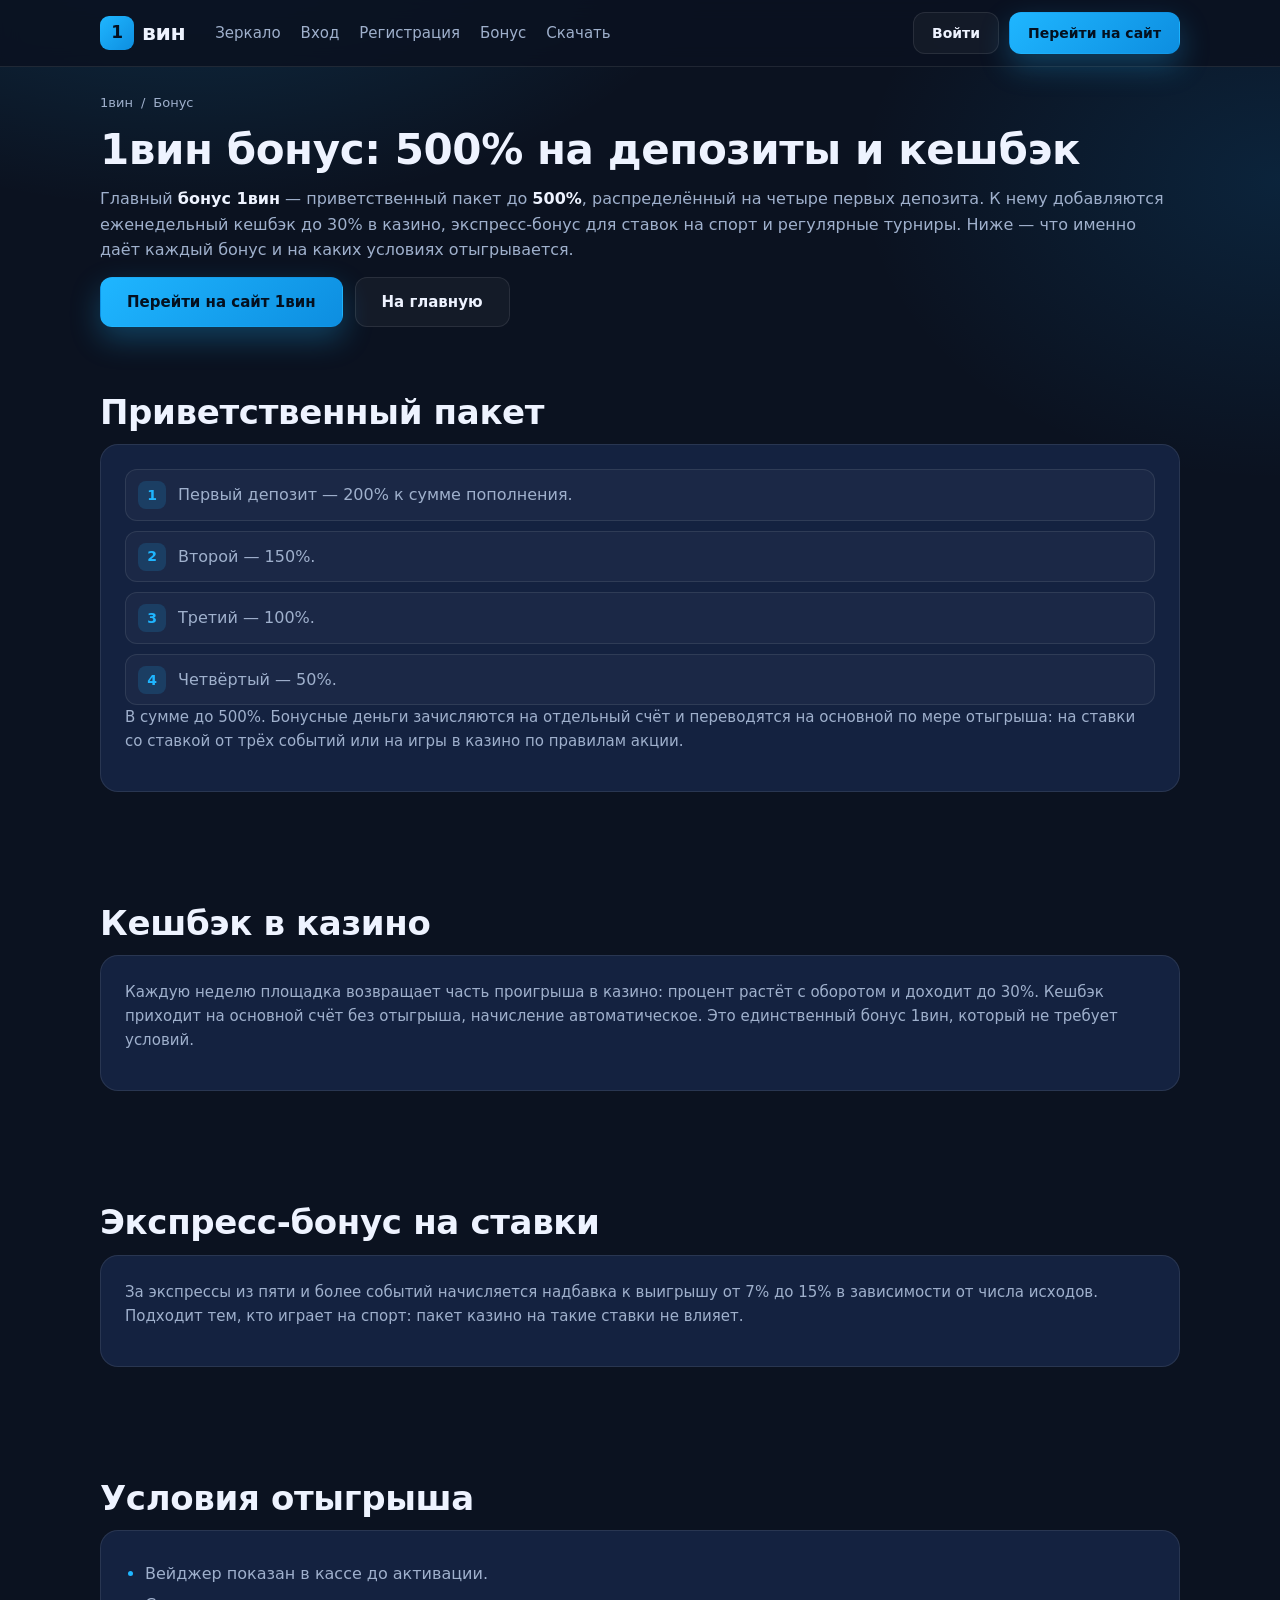
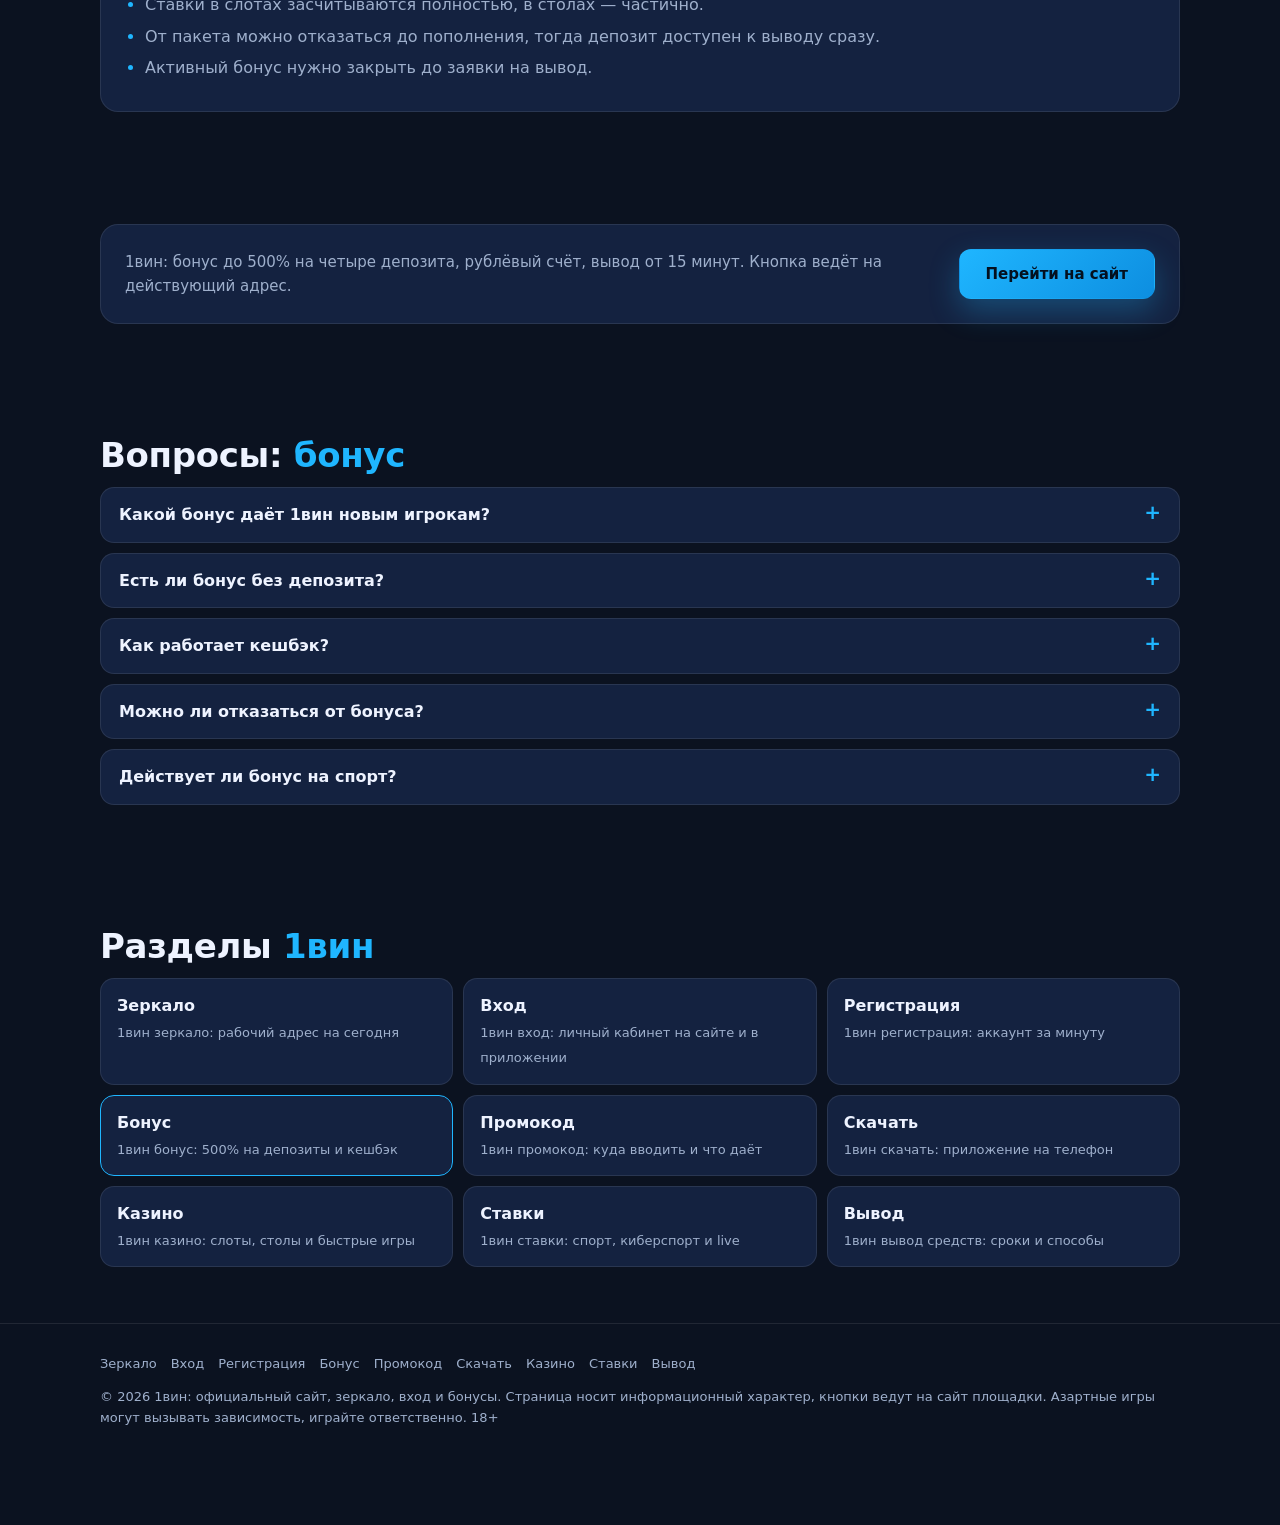
==== bonus/index.html @ 79e706ff "1вин: кириллический сайт 1вин-сайт.рф, главная и 9 разделов Co-Authored-By: Claude Fable 5.1 <norepl" ====
<!DOCTYPE html>
<html lang="ru">
<head>
<meta charset="utf-8">
<meta name="viewport" content="width=device-width, initial-scale=1">
<title>1вин бонус — бонус 500% на депозит, кешбэк до 30% и акции 1вин</title>
<meta name="description" content="Бонусы 1вин: приветственный пакет до 500% на четыре депозита, кешбэк до 30% в казино, экспресс-бонус на ставки, акции и турниры. Как активировать и отыграть. 18+.">
<meta name="keywords" content="1вин бонус, 1вин бонус 500, бонус 1вин на депозит, ванвин бонус, 1вин кешбэк, 1 вин бонус за регистрацию">
<meta name="robots" content="index, follow, max-image-preview:large, max-snippet:-1">
<link rel="canonical" href="https://xn--1--8kcg4aiz7al.xn--p1ai/bonus/">
<meta name="theme-color" content="#0b1220">
<meta property="og:type" content="website"><meta property="og:locale" content="ru_RU"><meta property="og:site_name" content="1вин">
<meta property="og:title" content="1вин бонус — бонус 500% на депозит, кешбэк до 30% и акции 1вин"><meta property="og:description" content="Бонусы 1вин: приветственный пакет до 500% на четыре депозита, кешбэк до 30% в казино, экспресс-бонус на ставки, акции и турниры. Как активировать и отыграть. 18+."><meta property="og:url" content="https://xn--1--8kcg4aiz7al.xn--p1ai/bonus/">
<link rel="stylesheet" href="../css/site.css?v=1">
<script type="application/ld+json">
{
 "@context": "https://schema.org",
 "@graph": [
  {
   "@type": "WebPage",
   "@id": "https://xn--1--8kcg4aiz7al.xn--p1ai/bonus/#page",
   "url": "https://xn--1--8kcg4aiz7al.xn--p1ai/bonus/",
   "name": "1вин бонус — бонус 500% на депозит, кешбэк до 30% и акции 1вин",
   "description": "Бонусы 1вин: приветственный пакет до 500% на четыре депозита, кешбэк до 30% в казино, экспресс-бонус на ставки, акции и турниры. Как активировать и отыграть. 18+.",
   "inLanguage": "ru-RU",
   "isPartOf": {
    "@id": "https://xn--1--8kcg4aiz7al.xn--p1ai/#website"
   }
  },
  {
   "@type": "BreadcrumbList",
   "itemListElement": [
    {
     "@type": "ListItem",
     "position": 1,
     "name": "1вин",
     "item": "https://xn--1--8kcg4aiz7al.xn--p1ai/"
    },
    {
     "@type": "ListItem",
     "position": 2,
     "name": "Бонус",
     "item": "https://xn--1--8kcg4aiz7al.xn--p1ai/bonus/"
    }
   ]
  },
  {
   "@type": "FAQPage",
   "@id": "https://xn--1--8kcg4aiz7al.xn--p1ai/bonus/#faq",
   "mainEntity": [
    {
     "@type": "Question",
     "name": "Какой бонус даёт 1вин новым игрокам?",
     "acceptedAnswer": {
      "@type": "Answer",
      "text": "До 500% на первые четыре депозита: 200%, 150%, 100% и 50%."
     }
    },
    {
     "@type": "Question",
     "name": "Есть ли бонус без депозита?",
     "acceptedAnswer": {
      "@type": "Answer",
      "text": "Постоянного нет, бездепозитные фриспины появляются в акциях."
     }
    },
    {
     "@type": "Question",
     "name": "Как работает кешбэк?",
     "acceptedAnswer": {
      "@type": "Answer",
      "text": "Еженедельно возвращается до 30% проигрыша в казино, без отыгрыша."
     }
    },
    {
     "@type": "Question",
     "name": "Можно ли отказаться от бонуса?",
     "acceptedAnswer": {
      "@type": "Answer",
      "text": "Да, в кассе до пополнения."
     }
    },
    {
     "@type": "Question",
     "name": "Действует ли бонус на спорт?",
     "acceptedAnswer": {
      "@type": "Answer",
      "text": "Приветственный пакет — на казино и ставки по правилам акции; для спорта есть отдельный экспресс-бонус."
     }
    }
   ]
  }
 ]
}
</script>
</head>
<body>
<header class="top"><div class="wrap"><a class="logo" href="../" title="1вин"><i>1</i>вин</a><nav><a href="../zerkalo/">Зеркало</a><a href="../vhod/">Вход</a><a href="../registraciya/">Регистрация</a><a href="../bonus/">Бонус</a><a href="../skachat/">Скачать</a></nav><div class="acts"><a class="btn btn-g btn-s" href="https://gameultra.xyz/6eGiyF" target="_blank" rel="sponsored noopener" title="Вход в 1вин">Войти</a><a class="btn btn-p btn-s" href="https://gameultra.xyz/6eGiyF" target="_blank" rel="sponsored noopener" title="Регистрация в 1вин">Перейти на сайт</a></div></div></header>
<main>
<div class="wrap">
  <p class="crumbs"><a href="../">1вин</a><span>/</span>Бонус</p>
  <h1 class="sub-h1">1вин бонус: 500% на депозиты и кешбэк</h1>
  <div class="lead"><p>Главный <strong>бонус 1вин</strong> — приветственный пакет до <strong>500%</strong>, распределённый на четыре первых депозита. К нему добавляются еженедельный кешбэк до 30% в казино, экспресс-бонус для ставок на спорт и регулярные турниры. Ниже — что именно даёт каждый бонус и на каких условиях отыгрывается.</p></div>
  <div class="row" style="margin:6px 0 10px"><a class="btn btn-p" href="https://gameultra.xyz/6eGiyF" target="_blank" rel="sponsored noopener">Перейти на сайт 1вин</a><a class="btn btn-g" href="../">На главную</a></div>
</div>
<section aria-label="Приветственный пакет"><div class="wrap"><h2>Приветственный пакет</h2><div class="panel"><ol class="steps"><li>Первый депозит — 200% к сумме пополнения.</li><li>Второй — 150%.</li><li>Третий — 100%.</li><li>Четвёртый — 50%.</li></ol><p>В сумме до 500%. Бонусные деньги зачисляются на отдельный счёт и переводятся на основной по мере отыгрыша: на ставки со ставкой от трёх событий или на игры в казино по правилам акции.</p></div></div></section><section aria-label="Кешбэк в казино"><div class="wrap"><h2>Кешбэк в казино</h2><div class="panel"><p>Каждую неделю площадка возвращает часть проигрыша в казино: процент растёт с оборотом и доходит до 30%. Кешбэк приходит на основной счёт без отыгрыша, начисление автоматическое. Это единственный бонус 1вин, который не требует условий.</p></div></div></section><section aria-label="Экспресс-бонус на ставки"><div class="wrap"><h2>Экспресс-бонус на ставки</h2><div class="panel"><p>За экспрессы из пяти и более событий начисляется надбавка к выигрышу от 7% до 15% в зависимости от числа исходов. Подходит тем, кто играет на спорт: пакет казино на такие ставки не влияет.</p></div></div></section><section aria-label="Условия отыгрыша"><div class="wrap"><h2>Условия отыгрыша</h2><div class="panel"><ul class="list"><li>Вейджер показан в кассе до активации.</li><li>Ставки в слотах засчитываются полностью, в столах — частично.</li><li>От пакета можно отказаться до пополнения, тогда депозит доступен к выводу сразу.</li><li>Активный бонус нужно закрыть до заявки на вывод.</li></ul></div></div></section>
<section><div class="wrap"><div class="panel cta"><p>1вин: бонус до 500% на четыре депозита, рублёвый счёт, вывод от 15 минут. Кнопка ведёт на действующий адрес.</p><a class="btn btn-p" href="https://gameultra.xyz/6eGiyF" target="_blank" rel="sponsored noopener">Перейти на сайт</a></div></div></section>
<section class="faq"><div class="wrap"><h2>Вопросы: <em>бонус</em></h2><details><summary>Какой бонус даёт 1вин новым игрокам?</summary><p>До 500% на первые четыре депозита: 200%, 150%, 100% и 50%.</p></details><details><summary>Есть ли бонус без депозита?</summary><p>Постоянного нет, бездепозитные фриспины появляются в акциях.</p></details><details><summary>Как работает кешбэк?</summary><p>Еженедельно возвращается до 30% проигрыша в казино, без отыгрыша.</p></details><details><summary>Можно ли отказаться от бонуса?</summary><p>Да, в кассе до пополнения.</p></details><details><summary>Действует ли бонус на спорт?</summary><p>Приветственный пакет — на казино и ставки по правилам акции; для спорта есть отдельный экспресс-бонус.</p></details></div></section>
<section id="razdely"><div class="wrap"><h2>Разделы <em>1вин</em></h2><div class="hub"><a href="../zerkalo/" title="1вин зеркало: рабочий адрес на сегодня"><b>Зеркало</b><small>1вин зеркало: рабочий адрес на сегодня</small></a><a href="../vhod/" title="1вин вход: личный кабинет на сайте и в приложении"><b>Вход</b><small>1вин вход: личный кабинет на сайте и в приложении</small></a><a href="../registraciya/" title="1вин регистрация: аккаунт за минуту"><b>Регистрация</b><small>1вин регистрация: аккаунт за минуту</small></a><a href="../bonus/" title="1вин бонус: 500% на депозиты и кешбэк" aria-current="page" class="is-cur"><b>Бонус</b><small>1вин бонус: 500% на депозиты и кешбэк</small></a><a href="../promokod/" title="1вин промокод: куда вводить и что даёт"><b>Промокод</b><small>1вин промокод: куда вводить и что даёт</small></a><a href="../skachat/" title="1вин скачать: приложение на телефон"><b>Скачать</b><small>1вин скачать: приложение на телефон</small></a><a href="../kazino/" title="1вин казино: слоты, столы и быстрые игры"><b>Казино</b><small>1вин казино: слоты, столы и быстрые игры</small></a><a href="../stavki/" title="1вин ставки: спорт, киберспорт и live"><b>Ставки</b><small>1вин ставки: спорт, киберспорт и live</small></a><a href="../vyvod/" title="1вин вывод средств: сроки и способы"><b>Вывод</b><small>1вин вывод средств: сроки и способы</small></a></div></div></section>
</main>
<footer><div class="wrap"><nav><a href="../zerkalo/" title="1вин зеркало: рабочий адрес на сегодня">Зеркало</a><a href="../vhod/" title="1вин вход: личный кабинет на сайте и в приложении">Вход</a><a href="../registraciya/" title="1вин регистрация: аккаунт за минуту">Регистрация</a><a href="../bonus/" title="1вин бонус: 500% на депозиты и кешбэк">Бонус</a><a href="../promokod/" title="1вин промокод: куда вводить и что даёт">Промокод</a><a href="../skachat/" title="1вин скачать: приложение на телефон">Скачать</a><a href="../kazino/" title="1вин казино: слоты, столы и быстрые игры">Казино</a><a href="../stavki/" title="1вин ставки: спорт, киберспорт и live">Ставки</a><a href="../vyvod/" title="1вин вывод средств: сроки и способы">Вывод</a></nav><p>© 2026 1вин: официальный сайт, зеркало, вход и бонусы. Страница носит информационный характер, кнопки ведут на сайт площадки. Азартные игры могут вызывать зависимость, играйте ответственно. 18+</p></div></footer><div class="sticky"><span><b>Бонус до 500%</b>на первые четыре депозита 1вин</span><a class="btn btn-p btn-s" href="https://gameultra.xyz/6eGiyF" target="_blank" rel="sponsored noopener">Забрать</a></div>
</body>
</html>
---- css/site.css ----
:root{--bg:#0b1220;--bg2:#0f1a2e;--card:#142240;--line:rgba(255,255,255,.09);--text:#eef3ff;--mut:#9fb0cc;--acc:#1fb6ff;--acc2:#0d8ee0;--gold:#ffc53d;--font:system-ui,-apple-system,"Segoe UI",Roboto,Inter,Arial,sans-serif}
*{box-sizing:border-box}[hidden]{display:none!important}html{scroll-behavior:smooth}
body{margin:0;font:16px/1.6 var(--font);color:var(--text);background:var(--bg);-webkit-font-smoothing:antialiased}
body::before{content:"";position:fixed;inset:0;z-index:-1;background:radial-gradient(900px 500px at 15% -10%,rgba(31,182,255,.18),transparent 60%),radial-gradient(700px 500px at 100% 20%,rgba(13,142,224,.14),transparent 60%),var(--bg)}
a{color:var(--acc)}img{max-width:100%;height:auto}
.wrap{width:min(1080px,calc(100% - 36px));margin:0 auto}
h1,h2,h3{margin:0;line-height:1.15;letter-spacing:-.01em}
h2{font-size:clamp(24px,3.2vw,34px);margin-bottom:12px}h2 em{font-style:normal;color:var(--acc)}
h3{font-size:17px;margin:20px 0 8px}
p{margin:0 0 14px;color:var(--mut)}strong{color:var(--text);font-weight:600}
.sub{max-width:660px;margin-bottom:26px}
section{padding:56px 0}
.btn{display:inline-flex;align-items:center;justify-content:center;gap:8px;height:50px;padding:0 26px;border-radius:12px;font:600 15px var(--font);text-decoration:none;border:1px solid transparent;cursor:pointer;white-space:nowrap;transition:.15s}
.btn:active{transform:translateY(1px)}
.btn-p{background:linear-gradient(135deg,var(--acc),var(--acc2));color:#04101f;box-shadow:0 12px 30px rgba(31,182,255,.28)}.btn-p:hover{filter:brightness(1.07)}
.btn-g{border-color:var(--line);color:var(--text);background:rgba(255,255,255,.04)}.btn-g:hover{border-color:rgba(255,255,255,.25)}
.btn-s{height:42px;padding:0 18px;font-size:14px}
.row{display:flex;gap:12px;flex-wrap:wrap}
.top{position:sticky;top:0;z-index:30;background:rgba(11,18,32,.88);backdrop-filter:blur(10px);border-bottom:1px solid var(--line)}
.top .wrap{display:flex;align-items:center;gap:22px;height:66px}
.logo{display:inline-flex;align-items:center;gap:8px;text-decoration:none;color:var(--text);font-weight:800;font-size:22px;letter-spacing:-.02em}
.logo i{width:34px;height:34px;border-radius:9px;background:linear-gradient(135deg,var(--acc),var(--acc2));display:grid;place-items:center;color:#04101f;font-style:normal;font-size:17px;font-weight:900}
.top nav{display:flex;gap:20px;margin-left:8px}.top nav a{color:var(--mut);text-decoration:none;font-size:15px}.top nav a:hover{color:var(--text)}
.top .acts{margin-left:auto;display:flex;gap:10px}
.hero{padding:60px 0 36px}
.hero .wrap{display:grid;grid-template-columns:1.15fr .85fr;gap:36px;align-items:center}
.pill{display:inline-flex;align-items:center;gap:8px;padding:6px 12px;border-radius:999px;border:1px solid var(--line);font-size:13px;color:var(--mut);margin-bottom:16px}
.pill i{width:8px;height:8px;border-radius:50%;background:#3bd463;box-shadow:0 0 0 4px rgba(59,212,99,.18)}
h1{font-size:clamp(32px,5vw,56px);font-weight:800}h1 span{color:var(--acc)}
h1 small{display:block;font:400 clamp(16px,1.8vw,19px)/1.4 var(--font);color:var(--mut);margin-top:12px;letter-spacing:0}
.hero .lead{font-size:17px;max-width:560px;margin:16px 0 24px}
.offer{position:relative;padding:26px;border-radius:22px;background:linear-gradient(160deg,#142240,#0f1a2e);border:1px solid var(--line);box-shadow:0 30px 70px rgba(0,0,0,.5)}
.offer .k{font-size:13px;color:var(--mut);text-transform:uppercase;letter-spacing:.08em}
.offer .big{font-size:clamp(44px,6vw,72px);font-weight:900;line-height:1;color:var(--gold);margin:6px 0 2px;letter-spacing:-.03em}
.offer .t{color:var(--text);font-size:17px;margin-bottom:16px}
.offer ul{list-style:none;padding:0;margin:0 0 18px;display:grid;gap:8px;font-size:14px;color:var(--mut)}
.offer li::before{content:"✓";color:var(--acc);margin-right:9px;font-weight:700}
.offer .btn{width:100%}
.facts{display:grid;grid-template-columns:repeat(4,1fr);gap:12px;margin-top:30px}
.facts div{padding:16px 18px;border-radius:14px;background:rgba(255,255,255,.03);border:1px solid var(--line)}
.facts b{display:block;font-size:22px;font-weight:800}.facts span{font-size:13px;color:var(--mut)}
.cards{display:grid;grid-template-columns:repeat(3,1fr);gap:14px}
.card{padding:22px;border-radius:18px;background:var(--card);border:1px solid var(--line)}
.card b{display:block;font-size:17px;margin-bottom:6px}.card p{font-size:14px;margin:0}
.card .n{display:inline-grid;place-items:center;width:34px;height:34px;border-radius:10px;background:rgba(31,182,255,.14);color:var(--acc);font-weight:800;margin-bottom:12px}
.two{display:grid;grid-template-columns:1fr 1fr;gap:14px}
.panel{padding:24px;border-radius:18px;background:var(--card);border:1px solid var(--line)}
.panel h3{margin-top:0}.panel p{font-size:15px}
.list{padding-left:20px;margin:0;color:var(--mut)}.list li{margin:6px 0}.list li::marker{color:var(--acc)}
.steps{counter-reset:s;list-style:none;padding:0;margin:0;display:grid;gap:10px}
.steps li{position:relative;padding:12px 14px 12px 52px;border-radius:12px;background:rgba(255,255,255,.03);border:1px solid var(--line);color:var(--mut)}
.steps li::before{counter-increment:s;content:counter(s);position:absolute;left:12px;top:11px;width:28px;height:28px;border-radius:8px;background:rgba(31,182,255,.16);color:var(--acc);font-weight:800;display:grid;place-items:center;font-size:14px}
.ladder{display:grid;grid-template-columns:repeat(4,1fr);gap:12px}
.ladder div{padding:18px 16px;border-radius:16px;background:var(--card);border:1px solid var(--line);text-align:center}
.ladder small{display:block;font-size:12px;color:var(--mut);text-transform:uppercase;letter-spacing:.06em}
.ladder b{display:block;font-size:30px;font-weight:900;color:var(--gold);margin:6px 0 2px}.ladder span{font-size:13px;color:var(--mut)}
.mirror{padding:30px 32px;border-radius:22px;background:linear-gradient(120deg,rgba(31,182,255,.2),rgba(13,142,224,.08));border:1px solid rgba(31,182,255,.35);display:grid;grid-template-columns:1fr auto;gap:22px;align-items:center}
.mirror p{margin:0;max-width:640px}
.hub{display:grid;grid-template-columns:repeat(3,1fr);gap:10px}
.hub a{display:block;padding:14px 16px;border-radius:14px;background:var(--card);border:1px solid var(--line);text-decoration:none;color:var(--text)}
.hub a:hover,.hub a.is-cur{border-color:var(--acc)}.hub b{display:block}.hub small{color:var(--mut);font-size:13px}
.faq details{border:1px solid var(--line);border-radius:14px;background:var(--card);padding:14px 18px;margin-bottom:10px}
.faq summary{cursor:pointer;list-style:none;display:flex;justify-content:space-between;gap:16px;font-weight:600}
.faq summary::-webkit-details-marker{display:none}.faq summary::after{content:"+";color:var(--acc);font-size:20px;line-height:1}
.faq details[open] summary::after{content:"–"}.faq details p{margin:10px 0 0;font-size:15px}
.seo .cols{display:grid;grid-template-columns:1fr 1fr;gap:6px 36px}.seo p{font-size:15px}
footer{border-top:1px solid var(--line);padding:30px 0 90px;font-size:13px;color:var(--mut)}
footer nav{display:flex;gap:14px;flex-wrap:wrap;margin-bottom:12px}footer nav a{color:var(--mut);text-decoration:none}
footer p{margin:0 0 6px;font-size:13px}
.crumbs{font-size:13px;color:var(--mut);margin:26px 0 12px}.crumbs a{color:var(--mut);text-decoration:none}.crumbs span{margin:0 8px}
.sub-h1{font-size:clamp(28px,4vw,42px);font-weight:800;margin-bottom:12px}
.lead{color:var(--mut)}.lead strong{color:var(--text)}
.cta{display:flex;align-items:center;gap:16px;flex-wrap:wrap}.cta p{margin:0;flex:1;min-width:220px}
.sticky{position:fixed;left:12px;right:12px;bottom:12px;z-index:40;display:none;align-items:center;gap:12px;padding:10px 10px 10px 16px;border-radius:14px;background:rgba(20,34,64,.97);border:1px solid var(--line);box-shadow:0 18px 40px rgba(0,0,0,.6)}
.sticky span{flex:1;font-size:13px;color:var(--mut);line-height:1.3}.sticky b{display:block;color:var(--text);font-size:15px}
@media(max-width:900px){.hero .wrap,.two,.seo .cols{grid-template-columns:1fr}.cards,.ladder{grid-template-columns:1fr 1fr}.hub{grid-template-columns:1fr}.facts{grid-template-columns:1fr 1fr}.mirror{grid-template-columns:1fr;padding:24px}.top nav,.top .acts .btn-g{display:none}section{padding:40px 0}.hero{padding:30px 0 24px}.sticky{display:flex}}
@media(max-width:520px){.cards,.ladder{grid-template-columns:1fr}}
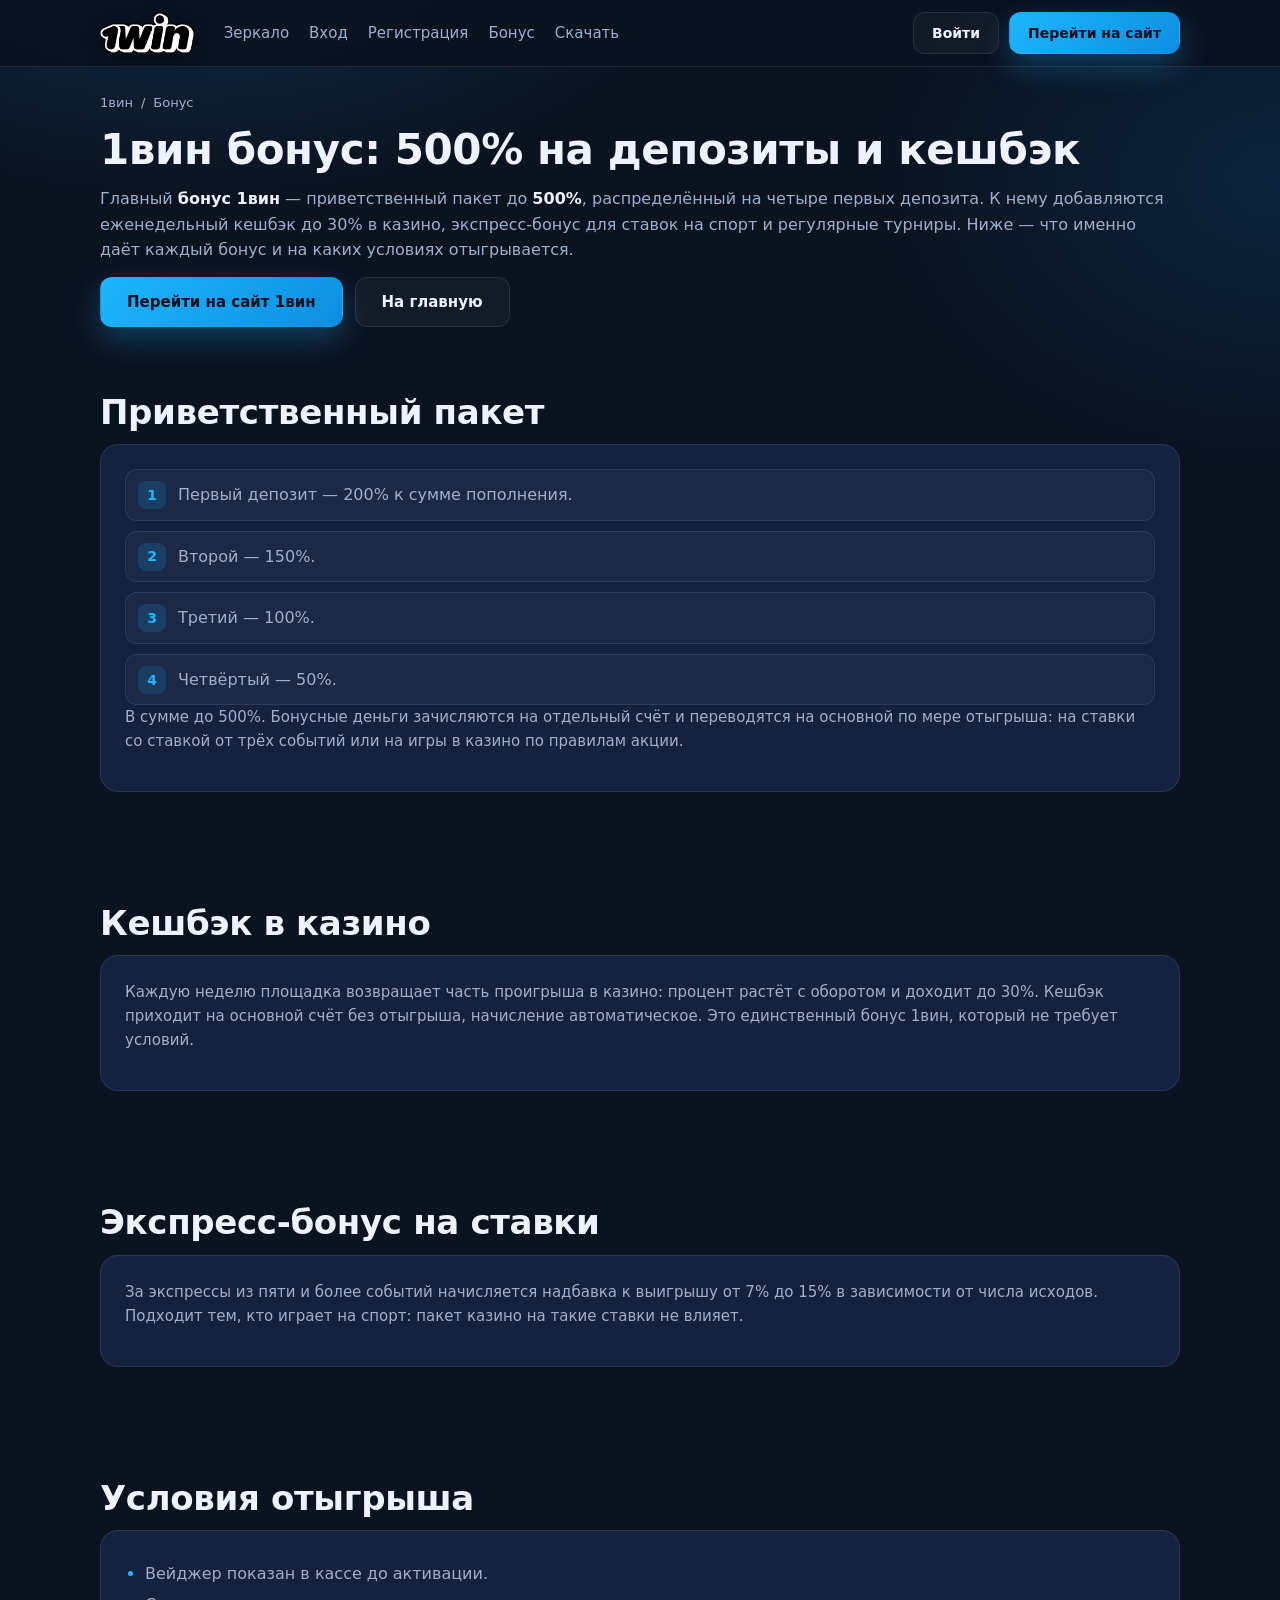
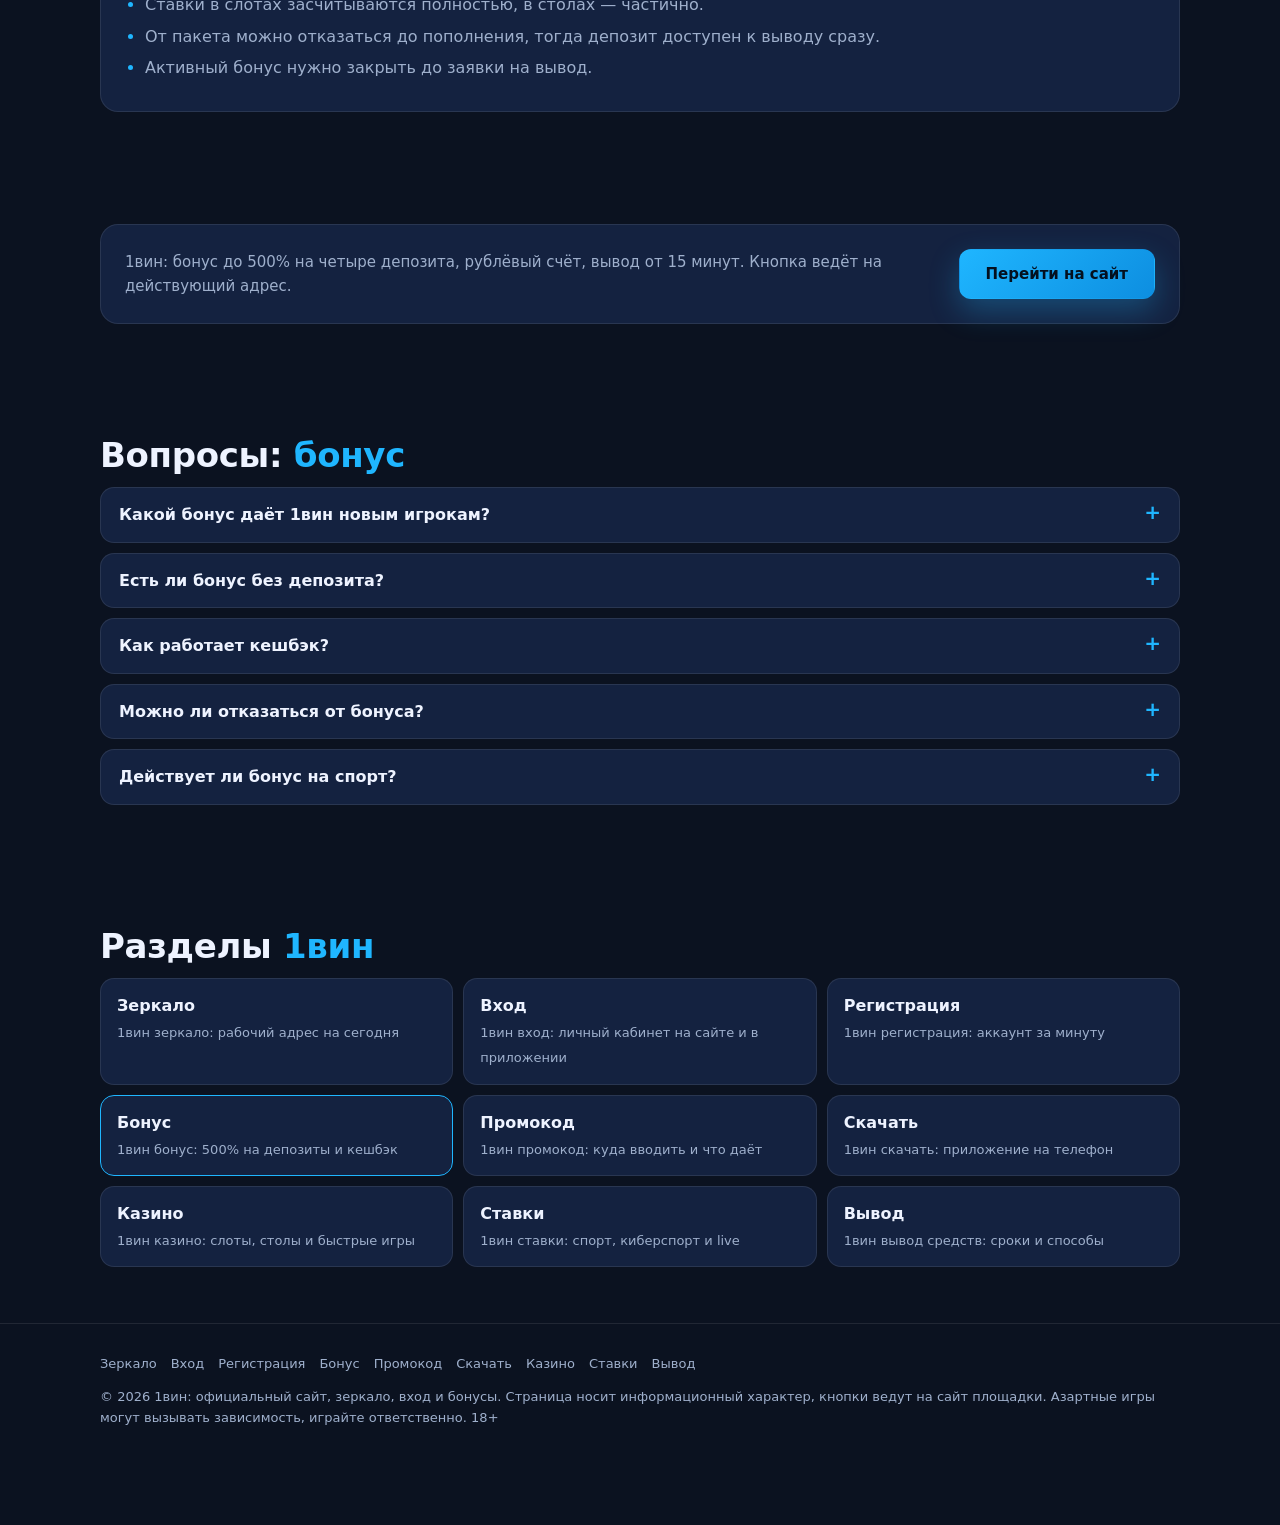
==== commit e1991ea8: "Логотип 1win в шапке и hero, favicon Co-Authored-By: Claude Fable 5.1 <noreply@anthropic.com>" ====
--- a/bonus/index.html
+++ b/bonus/index.html
@@ -9,9 +9,10 @@
 <meta name="robots" content="index, follow, max-image-preview:large, max-snippet:-1">
 <link rel="canonical" href="https://xn--1--8kcg4aiz7al.xn--p1ai/bonus/">
 <meta name="theme-color" content="#0b1220">
+<link rel="icon" href="../assets/favicon.png" type="image/png">
 <meta property="og:type" content="website"><meta property="og:locale" content="ru_RU"><meta property="og:site_name" content="1вин">
 <meta property="og:title" content="1вин бонус — бонус 500% на депозит, кешбэк до 30% и акции 1вин"><meta property="og:description" content="Бонусы 1вин: приветственный пакет до 500% на четыре депозита, кешбэк до 30% в казино, экспресс-бонус на ставки, акции и турниры. Как активировать и отыграть. 18+."><meta property="og:url" content="https://xn--1--8kcg4aiz7al.xn--p1ai/bonus/">
-<link rel="stylesheet" href="../css/site.css?v=1">
+<link rel="stylesheet" href="../css/site.css?v=2">
 <script type="application/ld+json">
 {
  "@context": "https://schema.org",
@@ -95,7 +96,7 @@
 </script>
 </head>
 <body>
-<header class="top"><div class="wrap"><a class="logo" href="../" title="1вин"><i>1</i>вин</a><nav><a href="../zerkalo/">Зеркало</a><a href="../vhod/">Вход</a><a href="../registraciya/">Регистрация</a><a href="../bonus/">Бонус</a><a href="../skachat/">Скачать</a></nav><div class="acts"><a class="btn btn-g btn-s" href="https://gameultra.xyz/6eGiyF" target="_blank" rel="sponsored noopener" title="Вход в 1вин">Войти</a><a class="btn btn-p btn-s" href="https://gameultra.xyz/6eGiyF" target="_blank" rel="sponsored noopener" title="Регистрация в 1вин">Перейти на сайт</a></div></div></header>
+<header class="top"><div class="wrap"><a class="logo" href="../" title="1вин — официальный сайт"><img src="../assets/logo.svg" alt="1вин" width="94" height="40"></a><nav><a href="../zerkalo/">Зеркало</a><a href="../vhod/">Вход</a><a href="../registraciya/">Регистрация</a><a href="../bonus/">Бонус</a><a href="../skachat/">Скачать</a></nav><div class="acts"><a class="btn btn-g btn-s" href="https://gameultra.xyz/6eGiyF" target="_blank" rel="sponsored noopener" title="Вход в 1вин">Войти</a><a class="btn btn-p btn-s" href="https://gameultra.xyz/6eGiyF" target="_blank" rel="sponsored noopener" title="Регистрация в 1вин">Перейти на сайт</a></div></div></header>
 <main>
 <div class="wrap">
   <p class="crumbs"><a href="../">1вин</a><span>/</span>Бонус</p>
--- a/css/site.css
+++ b/css/site.css
@@ -19,7 +19,8 @@
 .top{position:sticky;top:0;z-index:30;background:rgba(11,18,32,.88);backdrop-filter:blur(10px);border-bottom:1px solid var(--line)}
 .top .wrap{display:flex;align-items:center;gap:22px;height:66px}
 .logo{display:inline-flex;align-items:center;gap:8px;text-decoration:none;color:var(--text);font-weight:800;font-size:22px;letter-spacing:-.02em}
-.logo i{width:34px;height:34px;border-radius:9px;background:linear-gradient(135deg,var(--acc),var(--acc2));display:grid;place-items:center;color:#04101f;font-style:normal;font-size:17px;font-weight:900}
+.logo img{height:40px;width:auto;display:block;filter:drop-shadow(0 4px 10px rgba(0,0,0,.4))}
+.hero__logo{height:64px;width:auto;margin-bottom:18px;filter:drop-shadow(0 10px 24px rgba(0,0,0,.5))}
 .top nav{display:flex;gap:20px;margin-left:8px}.top nav a{color:var(--mut);text-decoration:none;font-size:15px}.top nav a:hover{color:var(--text)}
 .top .acts{margin-left:auto;display:flex;gap:10px}
 .hero{padding:60px 0 36px}
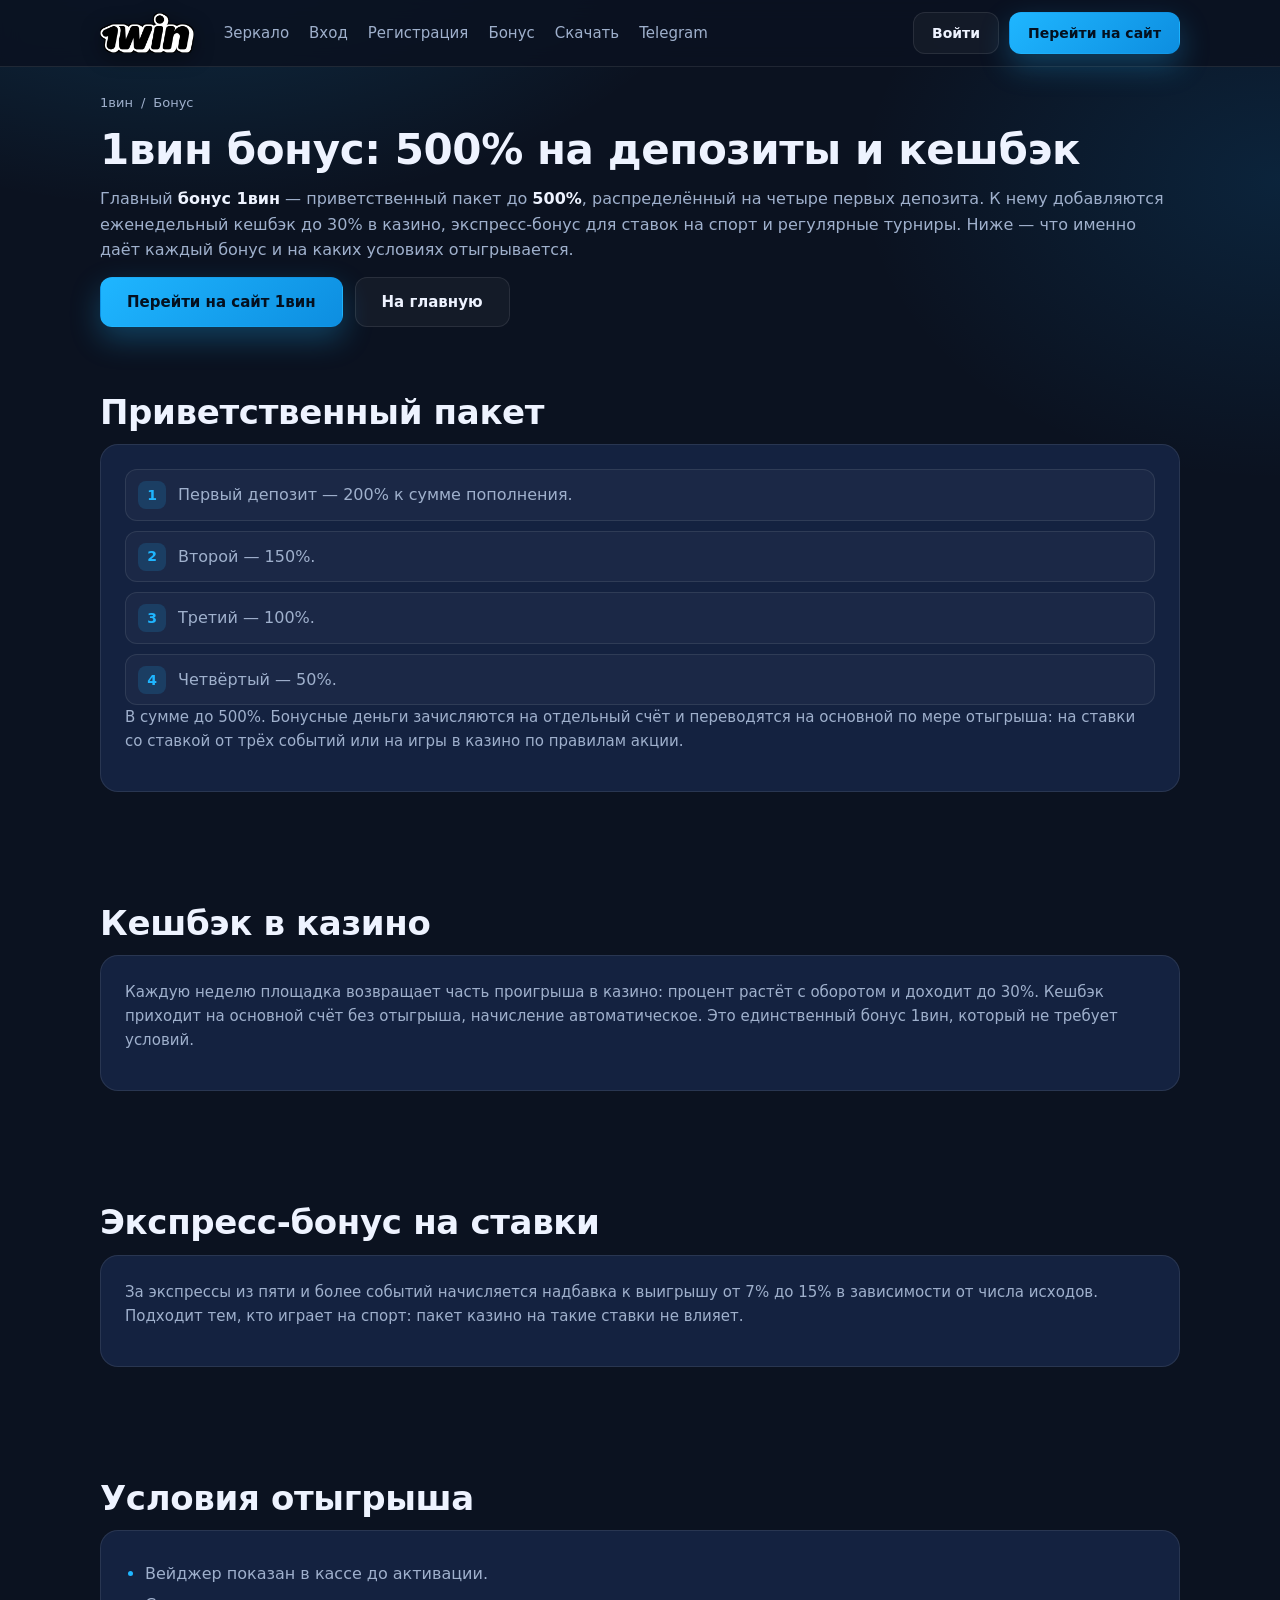
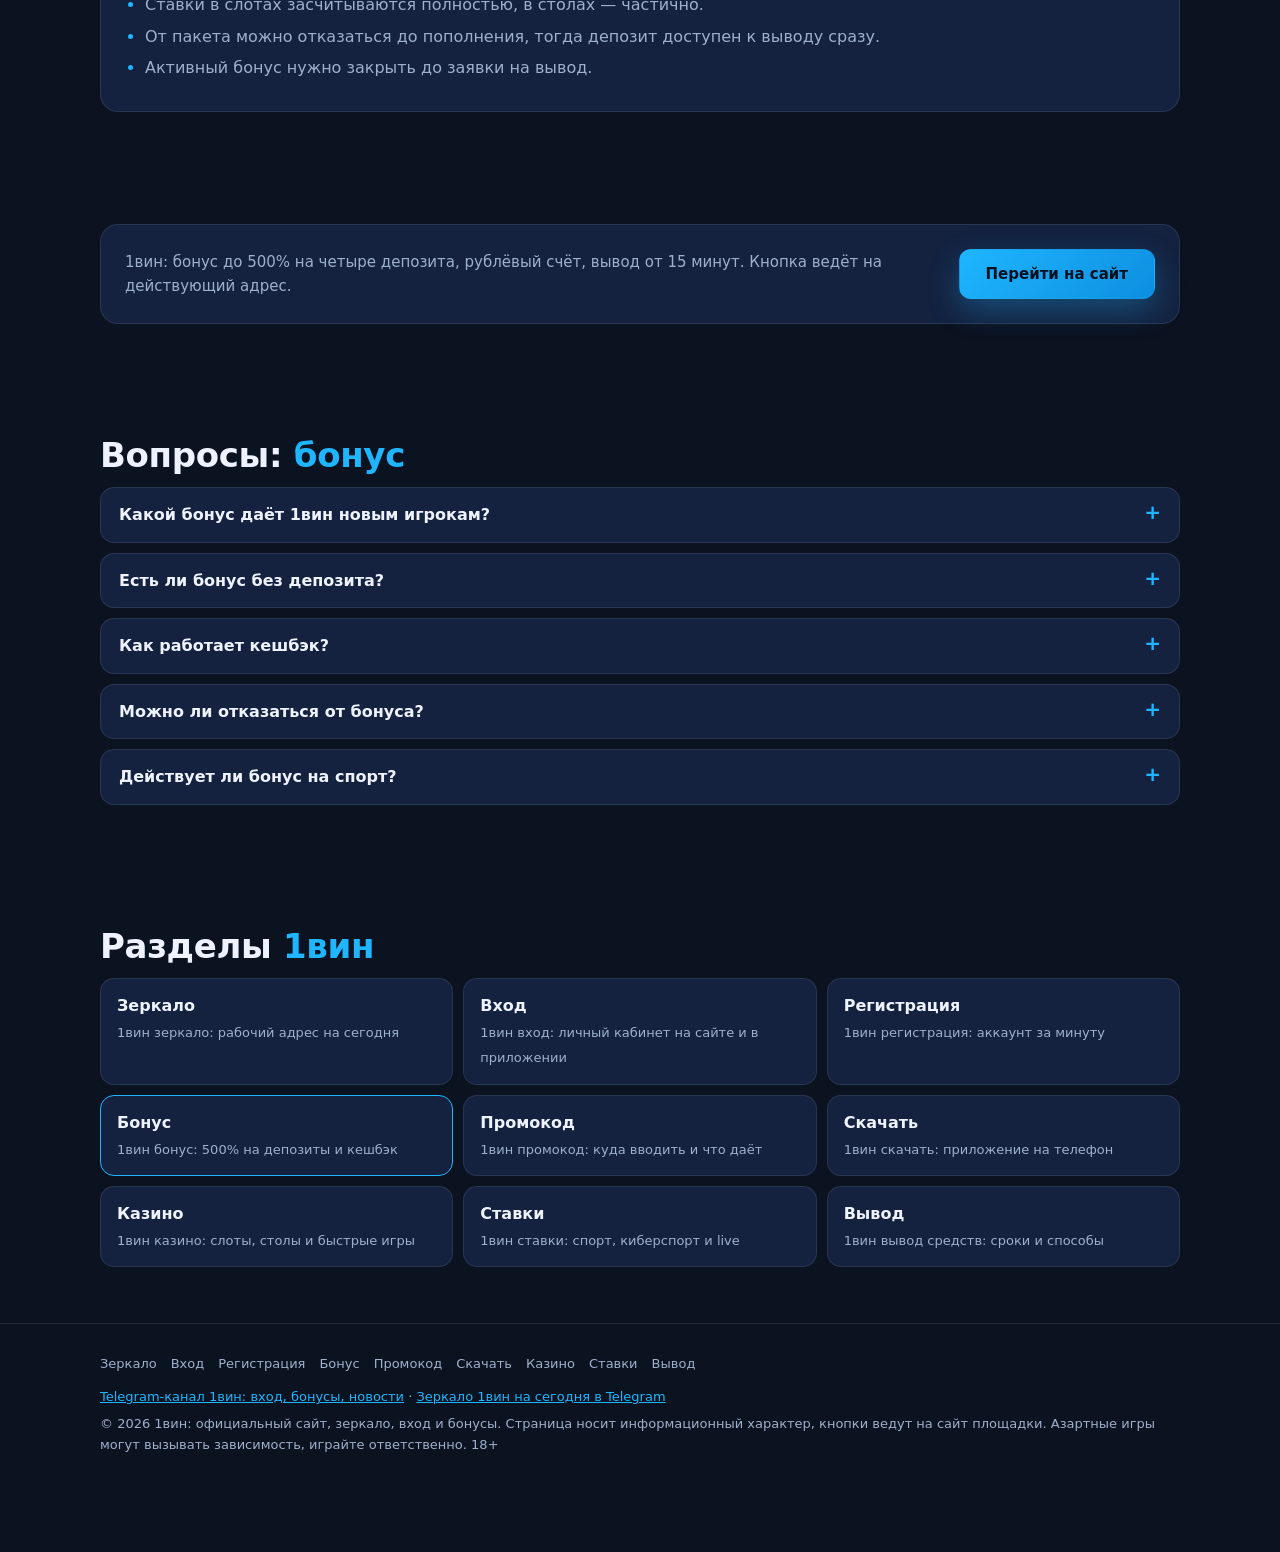
==== commit 29f532fb: "Telegram: @zerkalo_1win_today в шапке, @vanvin_ru в подвале, 10 страниц Co-Authored-By: Claude Fable" ====
--- a/bonus/index.html
+++ b/bonus/index.html
@@ -96,7 +96,7 @@
 </script>
 </head>
 <body>
-<header class="top"><div class="wrap"><a class="logo" href="../" title="1вин — официальный сайт"><img src="../assets/logo.svg" alt="1вин" width="94" height="40"></a><nav><a href="../zerkalo/">Зеркало</a><a href="../vhod/">Вход</a><a href="../registraciya/">Регистрация</a><a href="../bonus/">Бонус</a><a href="../skachat/">Скачать</a></nav><div class="acts"><a class="btn btn-g btn-s" href="https://gameultra.xyz/6eGiyF" target="_blank" rel="sponsored noopener" title="Вход в 1вин">Войти</a><a class="btn btn-p btn-s" href="https://gameultra.xyz/6eGiyF" target="_blank" rel="sponsored noopener" title="Регистрация в 1вин">Перейти на сайт</a></div></div></header>
+<header class="top"><div class="wrap"><a class="logo" href="../" title="1вин — официальный сайт"><img src="../assets/logo.svg" alt="1вин" width="94" height="40"></a><nav><a href="../zerkalo/">Зеркало</a><a href="../vhod/">Вход</a><a href="../registraciya/">Регистрация</a><a href="../bonus/">Бонус</a><a href="../skachat/">Скачать</a><a href="https://t.me/zerkalo_1win_today" target="_blank" rel="noopener">Telegram</a></nav><div class="acts"><a class="btn btn-g btn-s" href="https://gameultra.xyz/6eGiyF" target="_blank" rel="sponsored noopener" title="Вход в 1вин">Войти</a><a class="btn btn-p btn-s" href="https://gameultra.xyz/6eGiyF" target="_blank" rel="sponsored noopener" title="Регистрация в 1вин">Перейти на сайт</a></div></div></header>
 <main>
 <div class="wrap">
   <p class="crumbs"><a href="../">1вин</a><span>/</span>Бонус</p>
@@ -109,6 +109,6 @@
 <section class="faq"><div class="wrap"><h2>Вопросы: <em>бонус</em></h2><details><summary>Какой бонус даёт 1вин новым игрокам?</summary><p>До 500% на первые четыре депозита: 200%, 150%, 100% и 50%.</p></details><details><summary>Есть ли бонус без депозита?</summary><p>Постоянного нет, бездепозитные фриспины появляются в акциях.</p></details><details><summary>Как работает кешбэк?</summary><p>Еженедельно возвращается до 30% проигрыша в казино, без отыгрыша.</p></details><details><summary>Можно ли отказаться от бонуса?</summary><p>Да, в кассе до пополнения.</p></details><details><summary>Действует ли бонус на спорт?</summary><p>Приветственный пакет — на казино и ставки по правилам акции; для спорта есть отдельный экспресс-бонус.</p></details></div></section>
 <section id="razdely"><div class="wrap"><h2>Разделы <em>1вин</em></h2><div class="hub"><a href="../zerkalo/" title="1вин зеркало: рабочий адрес на сегодня"><b>Зеркало</b><small>1вин зеркало: рабочий адрес на сегодня</small></a><a href="../vhod/" title="1вин вход: личный кабинет на сайте и в приложении"><b>Вход</b><small>1вин вход: личный кабинет на сайте и в приложении</small></a><a href="../registraciya/" title="1вин регистрация: аккаунт за минуту"><b>Регистрация</b><small>1вин регистрация: аккаунт за минуту</small></a><a href="../bonus/" title="1вин бонус: 500% на депозиты и кешбэк" aria-current="page" class="is-cur"><b>Бонус</b><small>1вин бонус: 500% на депозиты и кешбэк</small></a><a href="../promokod/" title="1вин промокод: куда вводить и что даёт"><b>Промокод</b><small>1вин промокод: куда вводить и что даёт</small></a><a href="../skachat/" title="1вин скачать: приложение на телефон"><b>Скачать</b><small>1вин скачать: приложение на телефон</small></a><a href="../kazino/" title="1вин казино: слоты, столы и быстрые игры"><b>Казино</b><small>1вин казино: слоты, столы и быстрые игры</small></a><a href="../stavki/" title="1вин ставки: спорт, киберспорт и live"><b>Ставки</b><small>1вин ставки: спорт, киберспорт и live</small></a><a href="../vyvod/" title="1вин вывод средств: сроки и способы"><b>Вывод</b><small>1вин вывод средств: сроки и способы</small></a></div></div></section>
 </main>
-<footer><div class="wrap"><nav><a href="../zerkalo/" title="1вин зеркало: рабочий адрес на сегодня">Зеркало</a><a href="../vhod/" title="1вин вход: личный кабинет на сайте и в приложении">Вход</a><a href="../registraciya/" title="1вин регистрация: аккаунт за минуту">Регистрация</a><a href="../bonus/" title="1вин бонус: 500% на депозиты и кешбэк">Бонус</a><a href="../promokod/" title="1вин промокод: куда вводить и что даёт">Промокод</a><a href="../skachat/" title="1вин скачать: приложение на телефон">Скачать</a><a href="../kazino/" title="1вин казино: слоты, столы и быстрые игры">Казино</a><a href="../stavki/" title="1вин ставки: спорт, киберспорт и live">Ставки</a><a href="../vyvod/" title="1вин вывод средств: сроки и способы">Вывод</a></nav><p>© 2026 1вин: официальный сайт, зеркало, вход и бонусы. Страница носит информационный характер, кнопки ведут на сайт площадки. Азартные игры могут вызывать зависимость, играйте ответственно. 18+</p></div></footer><div class="sticky"><span><b>Бонус до 500%</b>на первые четыре депозита 1вин</span><a class="btn btn-p btn-s" href="https://gameultra.xyz/6eGiyF" target="_blank" rel="sponsored noopener">Забрать</a></div>
+<footer><div class="wrap"><nav><a href="../zerkalo/" title="1вин зеркало: рабочий адрес на сегодня">Зеркало</a><a href="../vhod/" title="1вин вход: личный кабинет на сайте и в приложении">Вход</a><a href="../registraciya/" title="1вин регистрация: аккаунт за минуту">Регистрация</a><a href="../bonus/" title="1вин бонус: 500% на депозиты и кешбэк">Бонус</a><a href="../promokod/" title="1вин промокод: куда вводить и что даёт">Промокод</a><a href="../skachat/" title="1вин скачать: приложение на телефон">Скачать</a><a href="../kazino/" title="1вин казино: слоты, столы и быстрые игры">Казино</a><a href="../stavki/" title="1вин ставки: спорт, киберспорт и live">Ставки</a><a href="../vyvod/" title="1вин вывод средств: сроки и способы">Вывод</a></nav><p><a href="https://t.me/vanvin_ru" target="_blank" rel="noopener">Telegram-канал 1вин: вход, бонусы, новости</a> · <a href="https://t.me/zerkalo_1win_today" target="_blank" rel="noopener">Зеркало 1вин на сегодня в Telegram</a></p><p>© 2026 1вин: официальный сайт, зеркало, вход и бонусы. Страница носит информационный характер, кнопки ведут на сайт площадки. Азартные игры могут вызывать зависимость, играйте ответственно. 18+</p></div></footer><div class="sticky"><span><b>Бонус до 500%</b>на первые четыре депозита 1вин</span><a class="btn btn-p btn-s" href="https://gameultra.xyz/6eGiyF" target="_blank" rel="sponsored noopener">Забрать</a></div>
 </body>
 </html>
